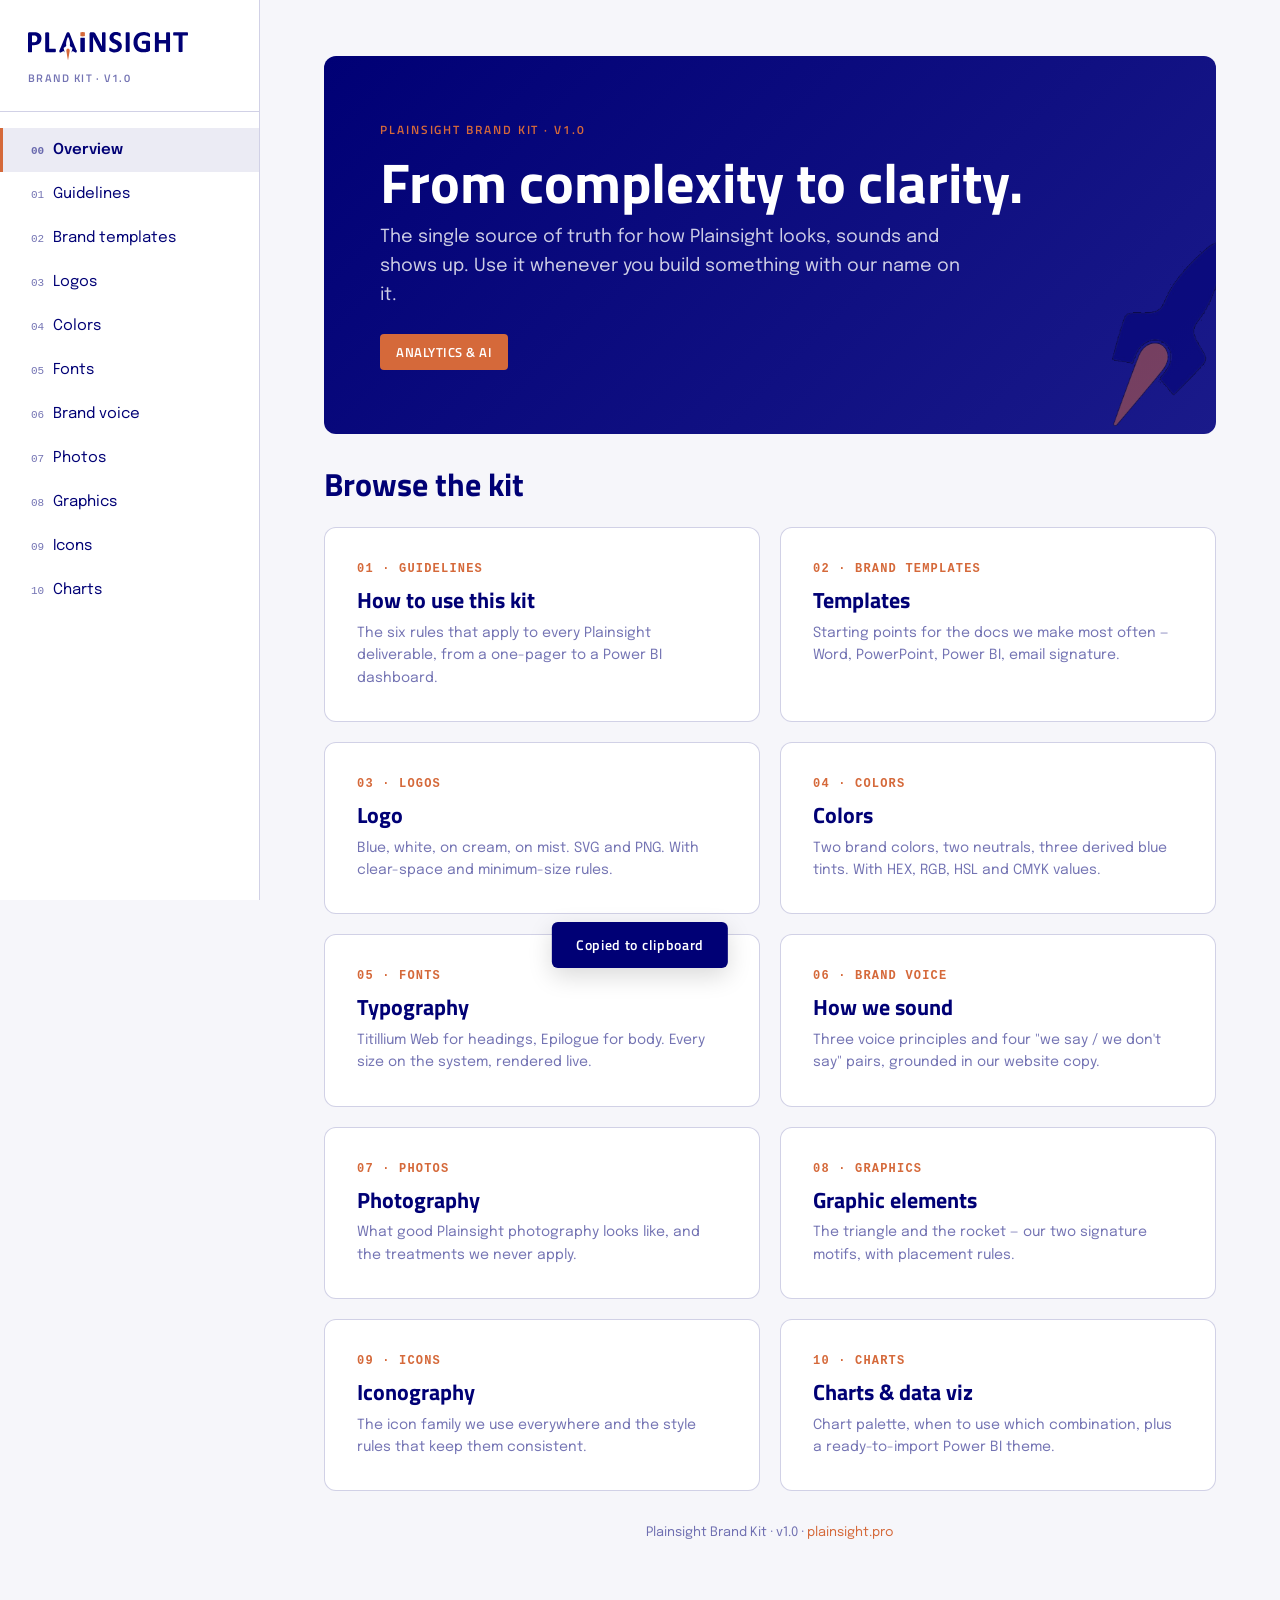
==== index.html @ 7afa174c "Initial commit — Plainsight Brand Kit v1.0 Self-contained static site with 11 pages (overview, guide" ====
<!doctype html>
<html lang="en">
<head>
<meta charset="utf-8">
<meta name="viewport" content="width=device-width, initial-scale=1">
<title>Overview · Plainsight Brand Kit</title>
<link rel="preconnect" href="https://fonts.googleapis.com">
<link rel="preconnect" href="https://fonts.gstatic.com" crossorigin>
<link href="https://fonts.googleapis.com/css2?family=Titillium+Web:wght@400;600;700&family=Epilogue:wght@400;500;600;700&display=swap" rel="stylesheet">
<link rel="stylesheet" href="css/style.css">
<link rel="icon" href="assets/logos/plainsight-logo-blue.svg">
</head>
<body>
<div class="shell">

  <aside>
    <div class="brand">
      <a href="index.html"><img src="assets/logos/plainsight-logo-blue.svg" alt="Plainsight"></a>
      <small>Brand Kit · v1.0</small>
    </div>
    <nav>
        <a href="index.html" class="active"><span class="nav-num">00</span>Overview</a>
        <a href="guidelines.html"><span class="nav-num">01</span>Guidelines</a>
        <a href="templates.html"><span class="nav-num">02</span>Brand templates</a>
        <a href="logos.html"><span class="nav-num">03</span>Logos</a>
        <a href="colors.html"><span class="nav-num">04</span>Colors</a>
        <a href="fonts.html"><span class="nav-num">05</span>Fonts</a>
        <a href="voice.html"><span class="nav-num">06</span>Brand voice</a>
        <a href="photos.html"><span class="nav-num">07</span>Photos</a>
        <a href="graphics.html"><span class="nav-num">08</span>Graphics</a>
        <a href="icons.html"><span class="nav-num">09</span>Icons</a>
        <a href="charts.html"><span class="nav-num">10</span>Charts</a>
    </nav>
  </aside>

  <main>

    <div class="hero">
      <div class="meta">Plainsight brand kit · v1.0</div>
      <h1>From complexity to clarity.</h1>
      <p>The single source of truth for how Plainsight looks, sounds and shows up. Use it whenever you build something with our name on it.</p>
      <span class="pill">ANALYTICS &amp; AI</span>
    </div>

    <h2 style="margin-bottom: 24px;">Browse the kit</h2>
    <div class="index-grid">
      <a class="index-card" href="guidelines.html">
        <div class="num">01 · GUIDELINES</div>
        <h3>How to use this kit</h3>
        <p>The six rules that apply to every Plainsight deliverable, from a one-pager to a Power BI dashboard.</p>
      </a>
      <a class="index-card" href="templates.html">
        <div class="num">02 · BRAND TEMPLATES</div>
        <h3>Templates</h3>
        <p>Starting points for the docs we make most often — Word, PowerPoint, Power BI, email signature.</p>
      </a>
      <a class="index-card" href="logos.html">
        <div class="num">03 · LOGOS</div>
        <h3>Logo</h3>
        <p>Blue, white, on cream, on mist. SVG and PNG. With clear-space and minimum-size rules.</p>
      </a>
      <a class="index-card" href="colors.html">
        <div class="num">04 · COLORS</div>
        <h3>Colors</h3>
        <p>Two brand colors, two neutrals, three derived blue tints. With HEX, RGB, HSL and CMYK values.</p>
      </a>
      <a class="index-card" href="fonts.html">
        <div class="num">05 · FONTS</div>
        <h3>Typography</h3>
        <p>Titillium Web for headings, Epilogue for body. Every size on the system, rendered live.</p>
      </a>
      <a class="index-card" href="voice.html">
        <div class="num">06 · BRAND VOICE</div>
        <h3>How we sound</h3>
        <p>Three voice principles and four "we say / we don't say" pairs, grounded in our website copy.</p>
      </a>
      <a class="index-card" href="photos.html">
        <div class="num">07 · PHOTOS</div>
        <h3>Photography</h3>
        <p>What good Plainsight photography looks like, and the treatments we never apply.</p>
      </a>
      <a class="index-card" href="graphics.html">
        <div class="num">08 · GRAPHICS</div>
        <h3>Graphic elements</h3>
        <p>The triangle and the rocket — our two signature motifs, with placement rules.</p>
      </a>
      <a class="index-card" href="icons.html">
        <div class="num">09 · ICONS</div>
        <h3>Iconography</h3>
        <p>The icon family we use everywhere and the style rules that keep them consistent.</p>
      </a>
      <a class="index-card" href="charts.html">
        <div class="num">10 · CHARTS</div>
        <h3>Charts &amp; data viz</h3>
        <p>Chart palette, when to use which combination, plus a ready-to-import Power BI theme.</p>
      </a>
    </div>

    <footer>
      Plainsight Brand Kit · v1.0 ·
      <a href="https://www.plainsight.pro" target="_blank" rel="noopener">plainsight.pro</a>
    </footer>
  </main>
</div>

<div class="toast" id="toast">Copied to clipboard</div>

<script>
  // Click-to-copy hex codes
  document.querySelectorAll('.swatch .hex').forEach(el => {
    el.addEventListener('click', async () => {
      const text = el.textContent.trim();
      try {
        await navigator.clipboard.writeText(text);
      } catch (e) {
        const ta = document.createElement('textarea');
        ta.value = text;
        document.body.appendChild(ta);
        ta.select();
        document.execCommand('copy');
        ta.remove();
      }
      const toast = document.getElementById('toast');
      toast.textContent = 'Copied ' + text;
      toast.classList.add('show');
      setTimeout(() => toast.classList.remove('show'), 1400);
    });
  });
</script>

</body>
</html>
---- css/style.css ----
/* ============================================================
   Plainsight Brand Kit — shared styles
   ============================================================ */

:root {
  --ps-blue: #000075;
  --ps-orange: #d5693a;
  --ps-cream: #fcf8f3;
  --ps-mist: #f6f6fa;
  --ps-white: #ffffff;
  --ps-blue-55: rgba(0, 0, 117, 0.55);
  --ps-blue-18: rgba(0, 0, 117, 0.18);
  --ps-blue-08: rgba(0, 0, 117, 0.08);
  --font-head: "Titillium Web", "Segoe UI", Arial, sans-serif;
  --font-body: "Epilogue", "Segoe UI", Arial, sans-serif;
  --font-mono: "SF Mono", "Menlo", "Consolas", monospace;
}

* { box-sizing: border-box; }
html, body { margin: 0; padding: 0; }

body {
  font-family: var(--font-body);
  color: var(--ps-blue);
  background: var(--ps-mist);
  font-size: 16px;
  line-height: 1.6;
  -webkit-font-smoothing: antialiased;
}

/* ---------- layout shell ---------- */
.shell {
  display: grid;
  grid-template-columns: 260px 1fr;
  min-height: 100vh;
}

aside {
  background: var(--ps-white);
  border-right: 1px solid var(--ps-blue-18);
  padding: 32px 0;
  position: sticky;
  top: 0;
  height: 100vh;
  overflow-y: auto;
}

aside .brand {
  padding: 0 28px 24px;
  border-bottom: 1px solid var(--ps-blue-18);
  margin-bottom: 16px;
}

aside .brand a { display: block; text-decoration: none; }
aside .brand img { width: 160px; display: block; }
aside .brand small {
  display: block;
  font-family: var(--font-head);
  font-size: 11px;
  font-weight: 600;
  letter-spacing: 0.12em;
  text-transform: uppercase;
  color: var(--ps-blue-55);
  margin-top: 10px;
}

aside nav a {
  display: block;
  padding: 10px 28px;
  color: var(--ps-blue);
  text-decoration: none;
  font-size: 15px;
  border-left: 3px solid transparent;
  transition: background 0.15s, border-color 0.15s;
}
aside nav a:hover { background: var(--ps-blue-08); }
aside nav a.active {
  background: var(--ps-blue-08);
  border-left-color: var(--ps-orange);
  font-weight: 600;
}
aside nav .nav-num {
  display: inline-block;
  width: 22px;
  font-family: var(--font-mono);
  font-size: 11px;
  color: var(--ps-blue-55);
}

main {
  padding: 56px 64px 96px;
  max-width: 1100px;
}

/* ---------- typography ---------- */
h1, h2, h3, h4, h5, h6 {
  font-family: var(--font-head);
  color: var(--ps-blue);
  margin: 0;
  font-weight: 700;
}
h1 { font-size: 42px; line-height: 1.1; }
h2 { font-size: 32px; line-height: 1.15; }
h3 { font-size: 24px; line-height: 1.2; }
h4 { font-size: 20px; line-height: 1.25; }

p { margin: 0 0 16px; }
a { color: var(--ps-orange); }
a:hover { text-decoration: none; }

.lead {
  font-size: 18px;
  color: var(--ps-blue-55);
  margin-bottom: 32px;
  max-width: 720px;
}

.eyebrow {
  font-family: var(--font-head);
  font-size: 12px;
  font-weight: 600;
  letter-spacing: 0.14em;
  text-transform: uppercase;
  color: var(--ps-orange);
  display: block;
  margin-bottom: 8px;
}

/* ---------- section ---------- */
section {
  background: var(--ps-white);
  border-radius: 12px;
  padding: 40px;
  margin-bottom: 32px;
  border: 1px solid var(--ps-blue-18);
}
.section-head { margin-bottom: 32px; }
.section-head h2 { margin-bottom: 8px; }
.section-head p { color: var(--ps-blue-55); max-width: 720px; }

/* ---------- grids ---------- */
.grid { display: grid; gap: 20px; }
.grid-2 { grid-template-columns: repeat(2, 1fr); }
.grid-3 { grid-template-columns: repeat(3, 1fr); }
.grid-4 { grid-template-columns: repeat(4, 1fr); }
@media (max-width: 900px) {
  .grid-3, .grid-4 { grid-template-columns: repeat(2, 1fr); }
  main { padding: 32px; }
  .shell { grid-template-columns: 1fr; }
  aside { position: static; height: auto; }
}

/* ---------- color swatches ---------- */
.swatch {
  border-radius: 10px;
  overflow: hidden;
  border: 1px solid var(--ps-blue-18);
  background: var(--ps-white);
}
.swatch .chip { height: 140px; }
.swatch .meta { padding: 16px 18px; }
.swatch .name { font-family: var(--font-head); font-weight: 700; font-size: 16px; margin-bottom: 4px; }
.swatch .hex {
  font-family: var(--font-mono);
  font-size: 13px;
  color: var(--ps-blue-55);
  cursor: copy;
  user-select: all;
}
.swatch .role { font-size: 13px; color: var(--ps-blue-55); margin-top: 6px; line-height: 1.4; }

/* ---------- card panels ---------- */
.card {
  border: 1px solid var(--ps-blue-18);
  border-radius: 10px;
  padding: 32px;
  background: var(--ps-white);
}
.card-cream { background: var(--ps-cream); }
.card-mist { background: var(--ps-mist); }
.card-blue { background: var(--ps-blue); color: var(--ps-white); border-color: var(--ps-blue); }

/* ---------- logo display ---------- */
.logo-card {
  border: 1px solid var(--ps-blue-18);
  border-radius: 10px;
  padding: 32px;
  display: flex;
  flex-direction: column;
  align-items: center;
  justify-content: center;
  gap: 16px;
  min-height: 220px;
  text-align: center;
}
.logo-card.on-blue { background: var(--ps-blue); color: var(--ps-white); border-color: var(--ps-blue); }
.logo-card.on-cream { background: var(--ps-cream); }
.logo-card.on-white { background: var(--ps-white); }
.logo-card.on-mist { background: var(--ps-mist); }
.logo-card img { max-width: 220px; height: auto; }
.logo-card .label {
  font-family: var(--font-head);
  font-size: 12px;
  font-weight: 600;
  letter-spacing: 0.12em;
  text-transform: uppercase;
  color: inherit;
  opacity: 0.7;
}

/* ---------- type spec ---------- */
.type-spec {
  border: 1px solid var(--ps-blue-18);
  border-radius: 10px;
  padding: 28px;
  margin-bottom: 16px;
}
.type-spec .label-row {
  display: flex;
  gap: 28px;
  margin-bottom: 16px;
  font-size: 12px;
  color: var(--ps-blue-55);
}
.type-spec .label-row b { display: block; font-weight: 600; color: var(--ps-blue); margin-bottom: 2px; }
.type-spec.head-sample .sample { font-family: var(--font-head); font-weight: 700; color: var(--ps-blue); }
.type-spec.body-sample .sample { font-family: var(--font-body); color: var(--ps-blue); }
.type-spec.body-sample .sample.italic { font-style: italic; }

/* ---------- graphics ---------- */
.graphic-card {
  border: 1px solid var(--ps-blue-18);
  border-radius: 10px;
  padding: 32px;
  background: var(--ps-cream);
  display: flex;
  align-items: center;
  justify-content: center;
  min-height: 240px;
}
.graphic-card.dark { background: var(--ps-blue); }
.graphic-card.white { background: var(--ps-white); }
.graphic-card img { max-height: 180px; max-width: 100%; }
.graphic-card.tri img { max-height: 140px; }
.graphic-caption {
  font-family: var(--font-head);
  font-size: 12px;
  font-weight: 600;
  letter-spacing: 0.1em;
  text-transform: uppercase;
  color: var(--ps-blue-55);
  text-align: center;
  margin-top: 12px;
}

/* ---------- rules list ---------- */
ul.rules { padding-left: 0; list-style: none; margin: 0; }
ul.rules li {
  position: relative;
  padding: 12px 0 12px 32px;
  border-bottom: 1px solid var(--ps-blue-08);
  font-size: 15px;
}
ul.rules li:last-child { border-bottom: none; }
ul.rules li::before {
  content: "";
  position: absolute;
  left: 0;
  top: 18px;
  width: 0;
  height: 0;
  border-left: 7px solid transparent;
  border-right: 7px solid transparent;
  border-bottom: 12px solid var(--ps-orange);
}
ul.rules li b { color: var(--ps-blue); font-weight: 700; }

/* ---------- do / dont ---------- */
.dodont { display: grid; grid-template-columns: 1fr 1fr; gap: 16px; }
.dodont .col { border-radius: 10px; padding: 24px; }
.dodont .col.do { background: rgba(0, 0, 117, 0.04); border-left: 4px solid var(--ps-blue); }
.dodont .col.dont { background: rgba(213, 105, 58, 0.06); border-left: 4px solid var(--ps-orange); }
.dodont h4 {
  font-size: 14px;
  text-transform: uppercase;
  letter-spacing: 0.1em;
  margin-bottom: 12px;
}
.dodont .do h4 { color: var(--ps-blue); }
.dodont .dont h4 { color: var(--ps-orange); }
.dodont ul { margin: 0; padding-left: 18px; font-size: 14px; }
.dodont li { margin-bottom: 6px; }

/* ---------- brand voice ---------- */
.voice-pair {
  display: grid;
  grid-template-columns: 1fr 1fr;
  gap: 0;
  border: 1px solid var(--ps-blue-18);
  border-radius: 10px;
  overflow: hidden;
  margin-bottom: 16px;
}
.voice-pair > div { padding: 20px 24px; }
.voice-pair .we-do { background: var(--ps-white); border-right: 1px solid var(--ps-blue-18); }
.voice-pair .we-dont { background: var(--ps-mist); }
.voice-pair .tag {
  font-family: var(--font-head);
  font-size: 11px;
  font-weight: 700;
  letter-spacing: 0.14em;
  text-transform: uppercase;
  display: block;
  margin-bottom: 8px;
}
.voice-pair .we-do .tag { color: var(--ps-blue); }
.voice-pair .we-dont .tag { color: var(--ps-orange); }
.voice-pair p { margin: 0; font-size: 15px; }
.voice-pair p.example { color: var(--ps-blue-55); font-style: italic; margin-top: 6px; }

/* ---------- charts ---------- */
.chart-strip {
  display: flex;
  gap: 4px;
  height: 56px;
  border-radius: 6px;
  overflow: hidden;
  margin-bottom: 12px;
}
.chart-strip > div { flex: 1; }
.chart-strip-labels { display: flex; gap: 4px; }
.chart-strip-labels .seq-label {
  font-family: var(--font-mono);
  font-size: 11px;
  color: var(--ps-blue-55);
  flex: 1;
  text-align: center;
}

/* ---------- table ---------- */
table.brand-table {
  width: 100%;
  border-collapse: collapse;
  font-size: 14px;
}
table.brand-table th, table.brand-table td {
  text-align: left;
  padding: 12px 16px;
  border-bottom: 1px solid var(--ps-blue-18);
}
table.brand-table th {
  font-family: var(--font-head);
  font-weight: 700;
  font-size: 12px;
  text-transform: uppercase;
  letter-spacing: 0.1em;
  color: var(--ps-blue-55);
}
table.brand-table code {
  font-family: var(--font-mono);
  font-size: 13px;
  color: var(--ps-blue);
  background: var(--ps-blue-08);
  padding: 2px 8px;
  border-radius: 4px;
}

/* ---------- code blocks ---------- */
pre {
  background: #0a0a35;
  color: #e8eafa;
  padding: 20px 24px;
  border-radius: 8px;
  font-family: var(--font-mono);
  font-size: 13px;
  line-height: 1.6;
  overflow-x: auto;
  margin: 16px 0;
}
pre .c { color: #d5693a; }
pre .k { color: #9da7ee; }
pre .s { color: #c0e0a0; }

/* ---------- hero ---------- */
.hero {
  background: linear-gradient(135deg, var(--ps-blue) 0%, #1a1a8a 100%);
  color: var(--ps-white);
  padding: 64px 56px;
  border-radius: 12px;
  margin-bottom: 32px;
  position: relative;
  overflow: hidden;
}
.hero::before {
  content: "";
  position: absolute;
  right: -40px;
  bottom: -40px;
  width: 280px;
  height: 280px;
  background-image: url('../assets/graphics/rocket-diagonal.png');
  background-size: contain;
  background-repeat: no-repeat;
  background-position: bottom right;
  opacity: 0.5;
}
.hero h1 {
  color: var(--ps-white);
  font-size: 56px;
  line-height: 1;
  margin-bottom: 12px;
  max-width: 700px;
}
.hero p {
  font-family: var(--font-body);
  font-size: 18px;
  color: rgba(255,255,255,0.8);
  max-width: 600px;
  margin-bottom: 24px;
}
.hero .meta {
  font-family: var(--font-head);
  font-size: 12px;
  font-weight: 600;
  letter-spacing: 0.16em;
  text-transform: uppercase;
  color: var(--ps-orange);
  margin-bottom: 16px;
}
.hero .pill {
  display: inline-block;
  background: var(--ps-orange);
  color: var(--ps-white);
  font-family: var(--font-head);
  font-weight: 600;
  font-size: 13px;
  padding: 8px 16px;
  border-radius: 4px;
  letter-spacing: 0.04em;
}

/* ---------- download chips ---------- */
.download-row {
  display: flex;
  flex-wrap: wrap;
  gap: 8px;
  margin-top: 16px;
}
.dl-chip {
  display: inline-flex;
  align-items: center;
  gap: 8px;
  padding: 8px 14px;
  border: 1px solid var(--ps-blue-18);
  border-radius: 6px;
  text-decoration: none;
  color: var(--ps-blue);
  font-size: 13px;
  font-weight: 600;
  background: var(--ps-white);
  font-family: var(--font-body);
  transition: background 0.15s, border-color 0.15s;
}
.dl-chip:hover { background: var(--ps-blue-08); border-color: var(--ps-blue-55); }
.dl-chip::before { content: "↓"; font-size: 14px; color: var(--ps-orange); }

/* ---------- toast ---------- */
.toast {
  position: fixed;
  bottom: 32px;
  left: 50%;
  transform: translateX(-50%) translateY(100px);
  background: var(--ps-blue);
  color: var(--ps-white);
  padding: 12px 24px;
  border-radius: 6px;
  font-family: var(--font-head);
  font-weight: 600;
  font-size: 14px;
  letter-spacing: 0.05em;
  box-shadow: 0 8px 24px rgba(0,0,0,0.15);
  transition: transform 0.3s ease;
  z-index: 1000;
  pointer-events: none;
}
.toast.show { transform: translateX(-50%) translateY(0); }

/* ---------- footer ---------- */
footer {
  text-align: center;
  padding: 32px;
  font-size: 13px;
  color: var(--ps-blue-55);
}
footer a { color: var(--ps-orange); text-decoration: none; }
footer a:hover { text-decoration: underline; }

/* ---------- photo library (masonry) ---------- */
.photo-grid {
  column-count: 3;
  column-gap: 16px;
}
@media (max-width: 900px) {
  .photo-grid { column-count: 2; }
}
@media (max-width: 600px) {
  .photo-grid { column-count: 1; }
}
.photo-card {
  display: block;
  position: relative;
  break-inside: avoid;
  margin: 0 0 16px;
  border-radius: 10px;
  overflow: hidden;
  border: 1px solid var(--ps-blue-18);
  background: var(--ps-white);
  text-decoration: none;
  color: var(--ps-blue);
  transition: border-color 0.15s, transform 0.15s;
}
.photo-card:hover {
  border-color: var(--ps-orange);
  transform: translateY(-2px);
}
.photo-card img {
  display: block;
  width: 100%;
  height: auto;
}
.photo-card .photo-meta {
  display: flex;
  align-items: center;
  justify-content: space-between;
  gap: 12px;
  padding: 10px 14px;
  font-family: var(--font-head);
  font-size: 11px;
  font-weight: 600;
  letter-spacing: 0.1em;
  text-transform: uppercase;
}
.photo-card .photo-tag {
  color: var(--ps-orange);
}
.photo-card .photo-view {
  color: var(--ps-blue-55);
}
.photo-card:hover .photo-view {
  color: var(--ps-blue);
}

/* ---------- index card grid ---------- */
.index-grid {
  display: grid;
  grid-template-columns: repeat(2, 1fr);
  gap: 20px;
}
.index-card {
  background: var(--ps-white);
  border: 1px solid var(--ps-blue-18);
  border-radius: 12px;
  padding: 32px;
  text-decoration: none;
  color: var(--ps-blue);
  display: block;
  transition: border-color 0.15s, transform 0.15s;
}
.index-card:hover {
  border-color: var(--ps-orange);
  transform: translateY(-2px);
}
.index-card .num {
  font-family: var(--font-mono);
  font-size: 12px;
  color: var(--ps-orange);
  font-weight: 600;
  letter-spacing: 0.1em;
}
.index-card h3 {
  font-size: 22px;
  margin: 8px 0;
}
.index-card p {
  font-size: 14px;
  color: var(--ps-blue-55);
  margin: 0;
}
@media (max-width: 700px) {
  .index-grid { grid-template-columns: 1fr; }
}
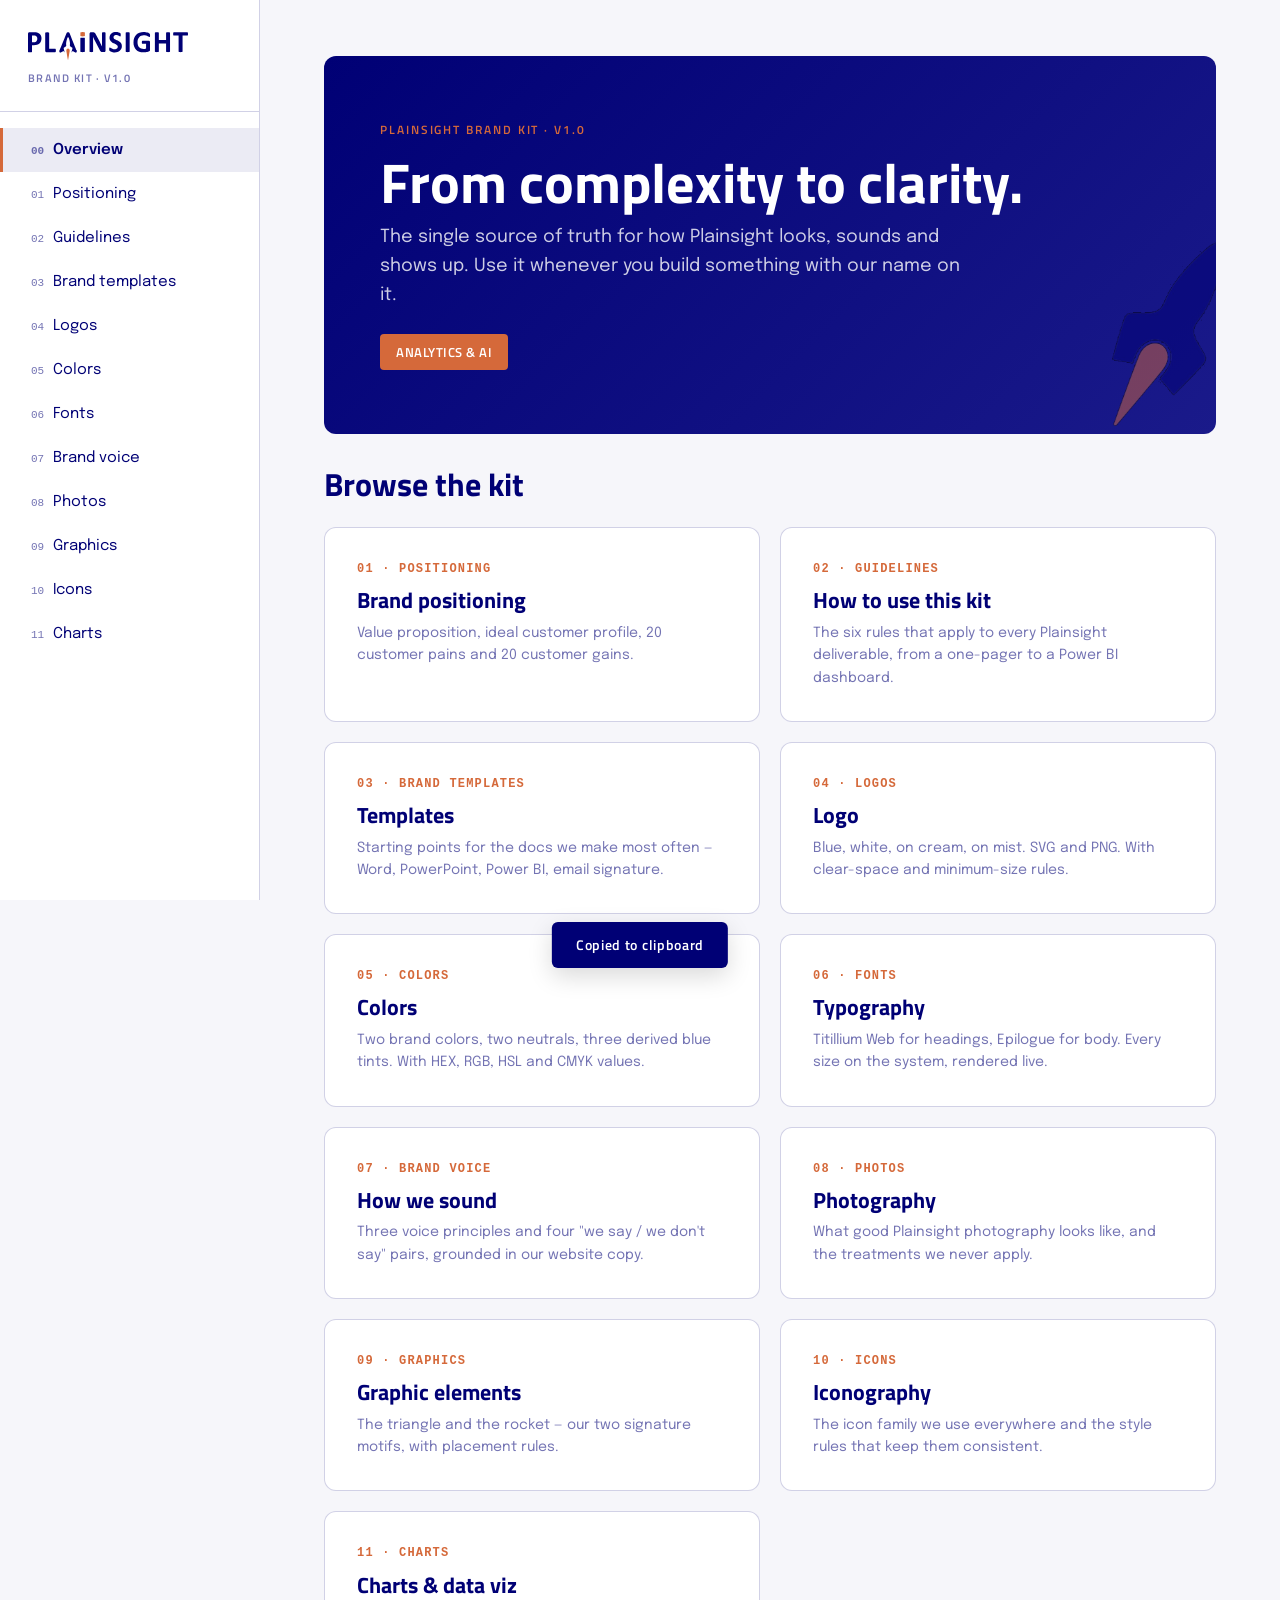
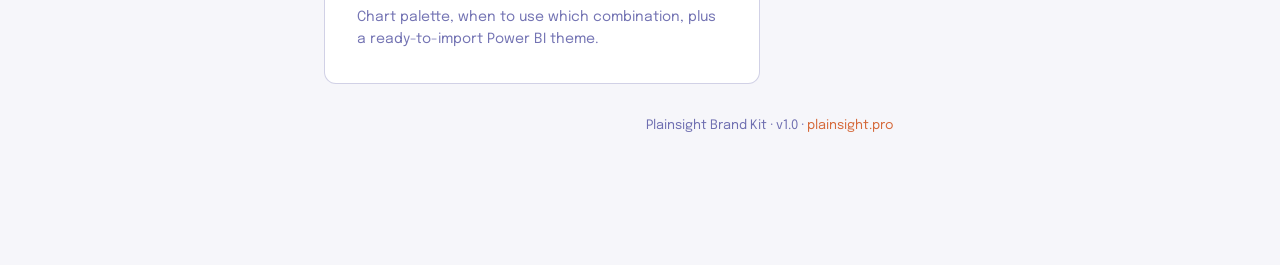
==== commit 668f152a: "Add brand positioning page and renumber all sections New positioning.html (01) with value propositio" ====
--- a/index.html
+++ b/index.html
@@ -20,16 +20,17 @@
     </div>
     <nav>
         <a href="index.html" class="active"><span class="nav-num">00</span>Overview</a>
-        <a href="guidelines.html"><span class="nav-num">01</span>Guidelines</a>
-        <a href="templates.html"><span class="nav-num">02</span>Brand templates</a>
-        <a href="logos.html"><span class="nav-num">03</span>Logos</a>
-        <a href="colors.html"><span class="nav-num">04</span>Colors</a>
-        <a href="fonts.html"><span class="nav-num">05</span>Fonts</a>
-        <a href="voice.html"><span class="nav-num">06</span>Brand voice</a>
-        <a href="photos.html"><span class="nav-num">07</span>Photos</a>
-        <a href="graphics.html"><span class="nav-num">08</span>Graphics</a>
-        <a href="icons.html"><span class="nav-num">09</span>Icons</a>
-        <a href="charts.html"><span class="nav-num">10</span>Charts</a>
+        <a href="positioning.html"><span class="nav-num">01</span>Positioning</a>
+        <a href="guidelines.html"><span class="nav-num">02</span>Guidelines</a>
+        <a href="templates.html"><span class="nav-num">03</span>Brand templates</a>
+        <a href="logos.html"><span class="nav-num">04</span>Logos</a>
+        <a href="colors.html"><span class="nav-num">05</span>Colors</a>
+        <a href="fonts.html"><span class="nav-num">06</span>Fonts</a>
+        <a href="voice.html"><span class="nav-num">07</span>Brand voice</a>
+        <a href="photos.html"><span class="nav-num">08</span>Photos</a>
+        <a href="graphics.html"><span class="nav-num">09</span>Graphics</a>
+        <a href="icons.html"><span class="nav-num">10</span>Icons</a>
+        <a href="charts.html"><span class="nav-num">11</span>Charts</a>
     </nav>
   </aside>
 
@@ -44,53 +45,58 @@
 
     <h2 style="margin-bottom: 24px;">Browse the kit</h2>
     <div class="index-grid">
+      <a class="index-card" href="positioning.html">
+        <div class="num">01 · POSITIONING</div>
+        <h3>Brand positioning</h3>
+        <p>Value proposition, ideal customer profile, 20 customer pains and 20 customer gains.</p>
+      </a>
       <a class="index-card" href="guidelines.html">
-        <div class="num">01 · GUIDELINES</div>
+        <div class="num">02 · GUIDELINES</div>
         <h3>How to use this kit</h3>
         <p>The six rules that apply to every Plainsight deliverable, from a one-pager to a Power BI dashboard.</p>
       </a>
       <a class="index-card" href="templates.html">
-        <div class="num">02 · BRAND TEMPLATES</div>
+        <div class="num">03 · BRAND TEMPLATES</div>
         <h3>Templates</h3>
         <p>Starting points for the docs we make most often — Word, PowerPoint, Power BI, email signature.</p>
       </a>
       <a class="index-card" href="logos.html">
-        <div class="num">03 · LOGOS</div>
+        <div class="num">04 · LOGOS</div>
         <h3>Logo</h3>
         <p>Blue, white, on cream, on mist. SVG and PNG. With clear-space and minimum-size rules.</p>
       </a>
       <a class="index-card" href="colors.html">
-        <div class="num">04 · COLORS</div>
+        <div class="num">05 · COLORS</div>
         <h3>Colors</h3>
         <p>Two brand colors, two neutrals, three derived blue tints. With HEX, RGB, HSL and CMYK values.</p>
       </a>
       <a class="index-card" href="fonts.html">
-        <div class="num">05 · FONTS</div>
+        <div class="num">06 · FONTS</div>
         <h3>Typography</h3>
         <p>Titillium Web for headings, Epilogue for body. Every size on the system, rendered live.</p>
       </a>
       <a class="index-card" href="voice.html">
-        <div class="num">06 · BRAND VOICE</div>
+        <div class="num">07 · BRAND VOICE</div>
         <h3>How we sound</h3>
         <p>Three voice principles and four "we say / we don't say" pairs, grounded in our website copy.</p>
       </a>
       <a class="index-card" href="photos.html">
-        <div class="num">07 · PHOTOS</div>
+        <div class="num">08 · PHOTOS</div>
         <h3>Photography</h3>
         <p>What good Plainsight photography looks like, and the treatments we never apply.</p>
       </a>
       <a class="index-card" href="graphics.html">
-        <div class="num">08 · GRAPHICS</div>
+        <div class="num">09 · GRAPHICS</div>
         <h3>Graphic elements</h3>
         <p>The triangle and the rocket — our two signature motifs, with placement rules.</p>
       </a>
       <a class="index-card" href="icons.html">
-        <div class="num">09 · ICONS</div>
+        <div class="num">10 · ICONS</div>
         <h3>Iconography</h3>
         <p>The icon family we use everywhere and the style rules that keep them consistent.</p>
       </a>
       <a class="index-card" href="charts.html">
-        <div class="num">10 · CHARTS</div>
+        <div class="num">11 · CHARTS</div>
         <h3>Charts &amp; data viz</h3>
         <p>Chart palette, when to use which combination, plus a ready-to-import Power BI theme.</p>
       </a>
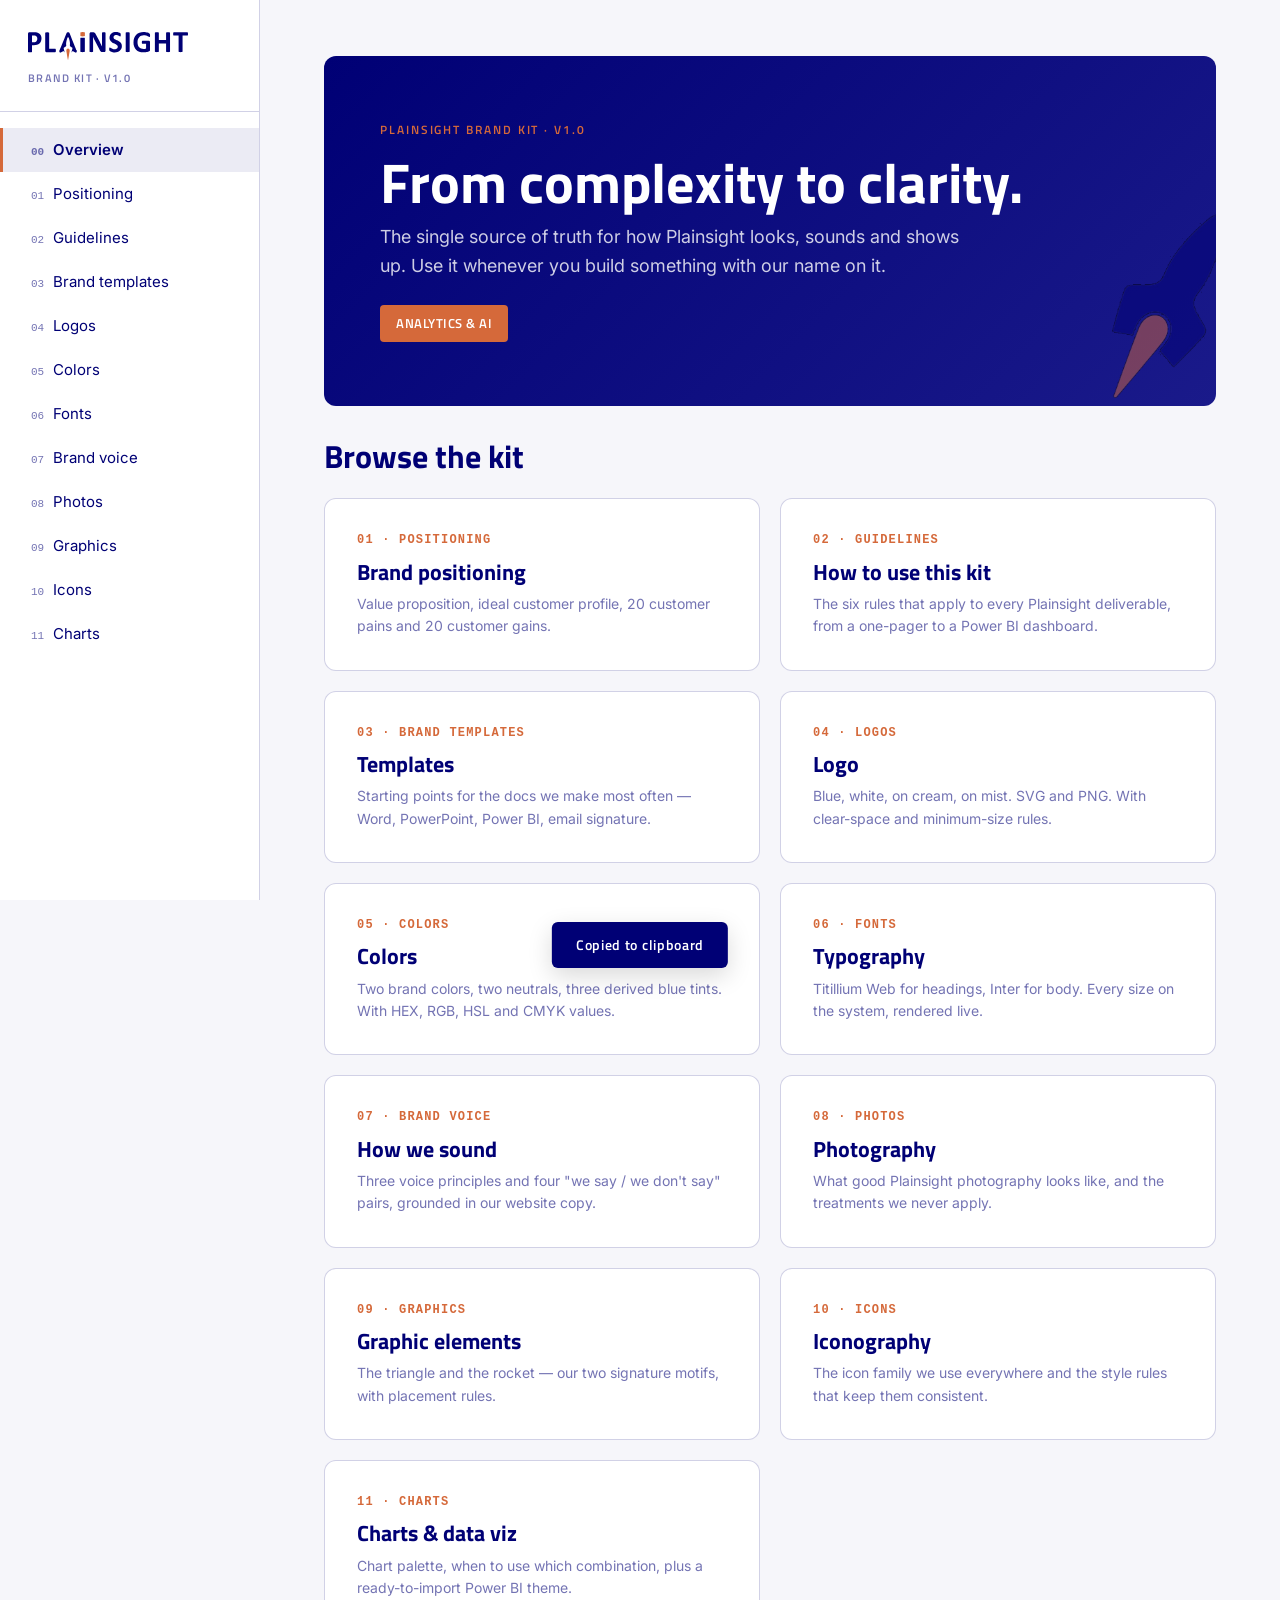
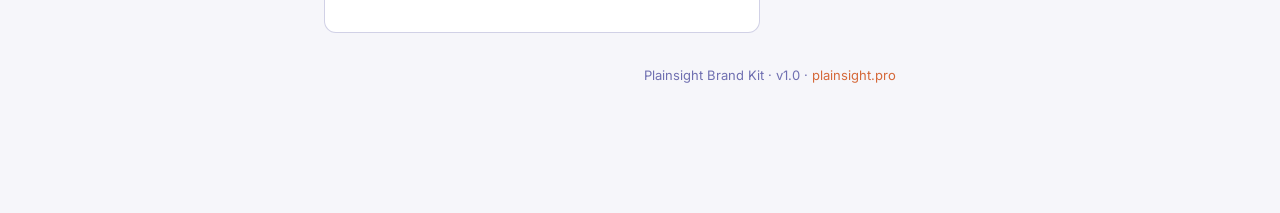
==== commit 458d07c3: "Apply Bo's rulings: Inter as body font, PPT template link, voice rules - Body font: Epilogue replace" ====
--- a/index.html
+++ b/index.html
@@ -6,7 +6,7 @@
 <title>Overview · Plainsight Brand Kit</title>
 <link rel="preconnect" href="https://fonts.googleapis.com">
 <link rel="preconnect" href="https://fonts.gstatic.com" crossorigin>
-<link href="https://fonts.googleapis.com/css2?family=Titillium+Web:wght@400;600;700&family=Epilogue:wght@400;500;600;700&display=swap" rel="stylesheet">
+<link href="https://fonts.googleapis.com/css2?family=Titillium+Web:wght@400;600;700&family=Inter:wght@400;500;600;700&display=swap" rel="stylesheet">
 <link rel="stylesheet" href="css/style.css">
 <link rel="icon" href="assets/logos/plainsight-logo-blue.svg">
 </head>
@@ -73,7 +73,7 @@
       <a class="index-card" href="fonts.html">
         <div class="num">06 · FONTS</div>
         <h3>Typography</h3>
-        <p>Titillium Web for headings, Epilogue for body. Every size on the system, rendered live.</p>
+        <p>Titillium Web for headings, Inter for body. Every size on the system, rendered live.</p>
       </a>
       <a class="index-card" href="voice.html">
         <div class="num">07 · BRAND VOICE</div>
--- a/css/style.css
+++ b/css/style.css
@@ -12,7 +12,7 @@
   --ps-blue-18: rgba(0, 0, 117, 0.18);
   --ps-blue-08: rgba(0, 0, 117, 0.08);
   --font-head: "Titillium Web", "Segoe UI", Arial, sans-serif;
-  --font-body: "Epilogue", "Segoe UI", Arial, sans-serif;
+  --font-body: "Inter", "Segoe UI", Arial, sans-serif;
   --font-mono: "SF Mono", "Menlo", "Consolas", monospace;
 }
 
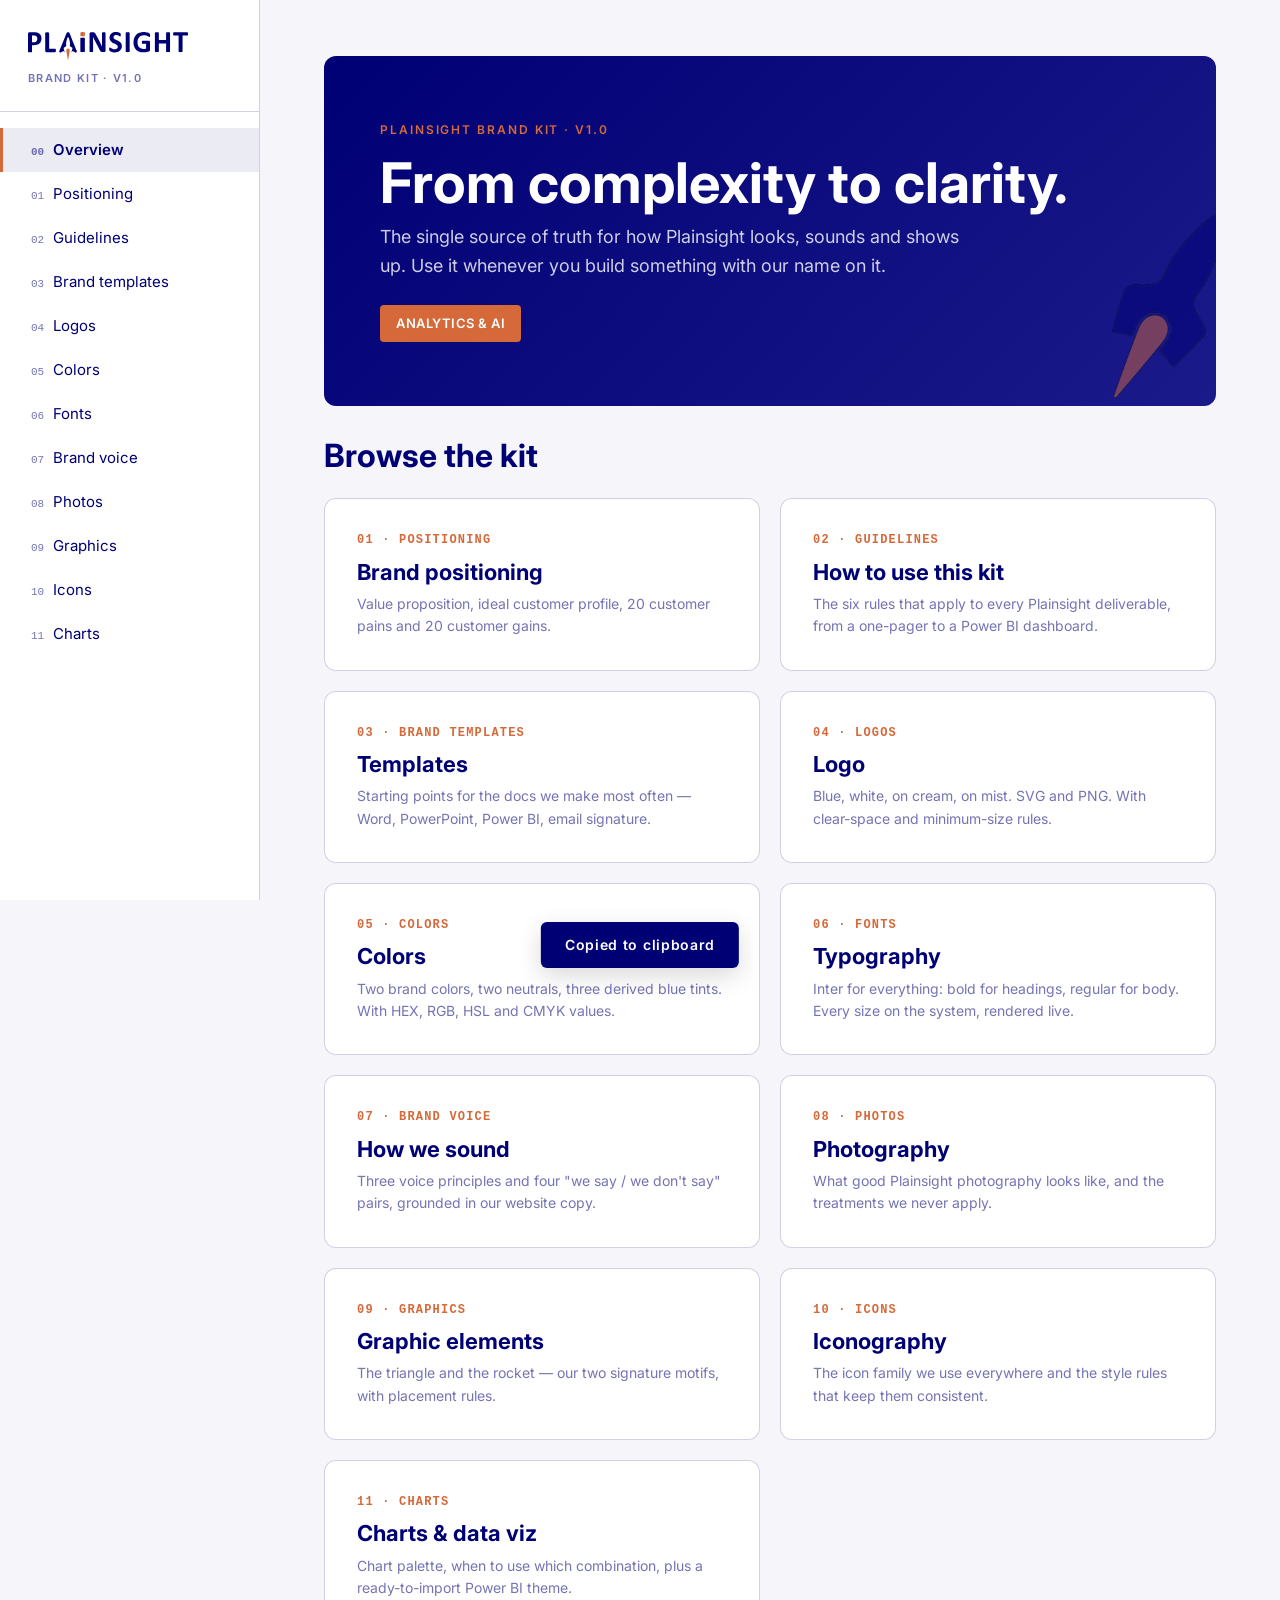
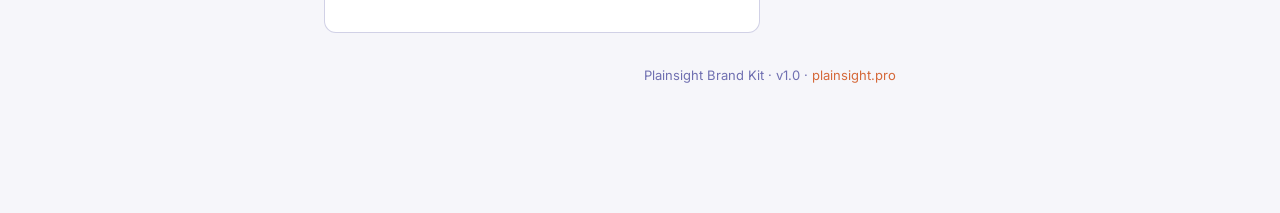
==== commit 0f795f3f: "typography: Inter only, drop Titillium Web, allow Calibri and Segoe UI Bo's decision (2026-11-16): T" ====
--- a/index.html
+++ b/index.html
@@ -6,7 +6,7 @@
 <title>Overview · Plainsight Brand Kit</title>
 <link rel="preconnect" href="https://fonts.googleapis.com">
 <link rel="preconnect" href="https://fonts.gstatic.com" crossorigin>
-<link href="https://fonts.googleapis.com/css2?family=Titillium+Web:wght@400;600;700&family=Inter:wght@400;500;600;700&display=swap" rel="stylesheet">
+<link href="https://fonts.googleapis.com/css2?family=Inter:wght@400;500;600;700&display=swap" rel="stylesheet">
 <link rel="stylesheet" href="css/style.css">
 <link rel="icon" href="assets/logos/plainsight-logo-blue.svg">
 </head>
@@ -73,7 +73,7 @@
       <a class="index-card" href="fonts.html">
         <div class="num">06 · FONTS</div>
         <h3>Typography</h3>
-        <p>Titillium Web for headings, Inter for body. Every size on the system, rendered live.</p>
+        <p>Inter for everything: bold for headings, regular for body. Every size on the system, rendered live.</p>
       </a>
       <a class="index-card" href="voice.html">
         <div class="num">07 · BRAND VOICE</div>
--- a/css/style.css
+++ b/css/style.css
@@ -11,8 +11,8 @@
   --ps-blue-55: rgba(0, 0, 117, 0.55);
   --ps-blue-18: rgba(0, 0, 117, 0.18);
   --ps-blue-08: rgba(0, 0, 117, 0.08);
-  --font-head: "Titillium Web", "Segoe UI", Arial, sans-serif;
-  --font-body: "Inter", "Segoe UI", Arial, sans-serif;
+  --font-head: "Inter", "Segoe UI", Calibri, Arial, sans-serif;
+  --font-body: "Inter", "Segoe UI", Calibri, Arial, sans-serif;
   --font-mono: "SF Mono", "Menlo", "Consolas", monospace;
 }
 
